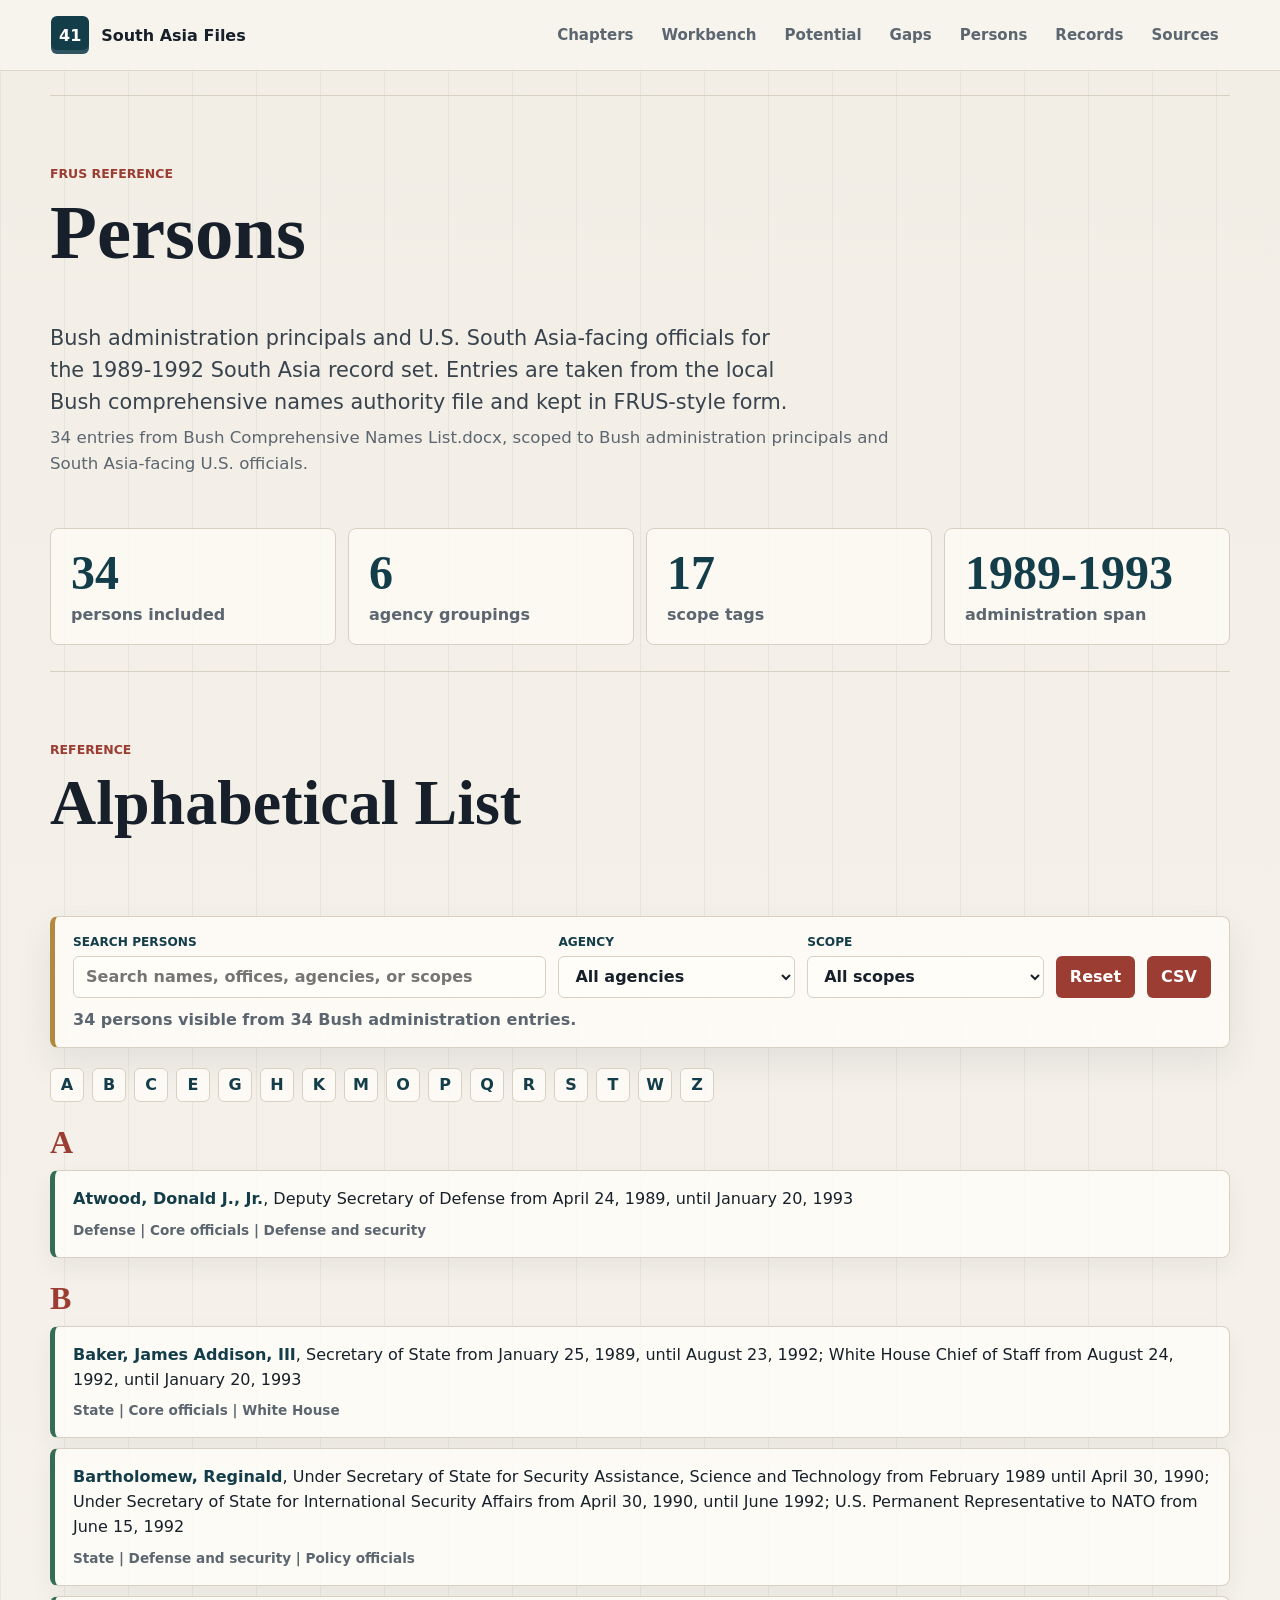
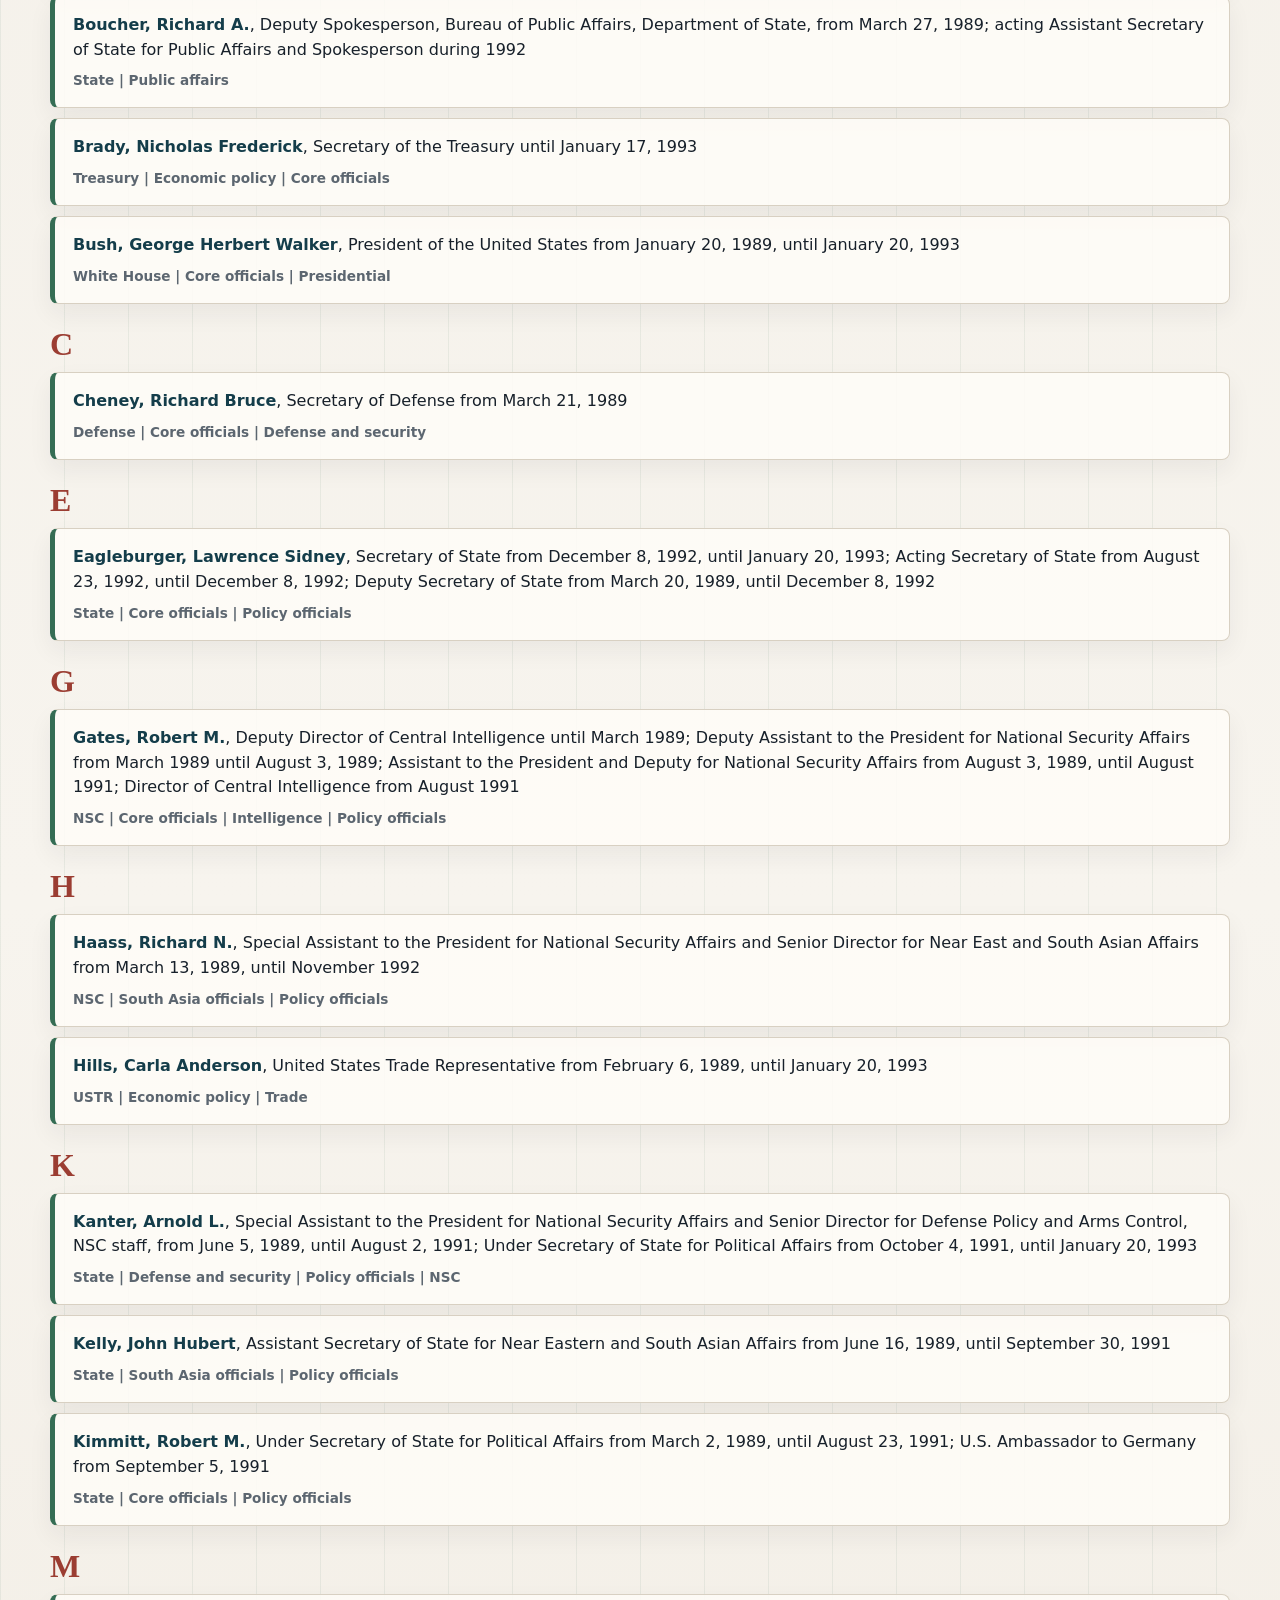
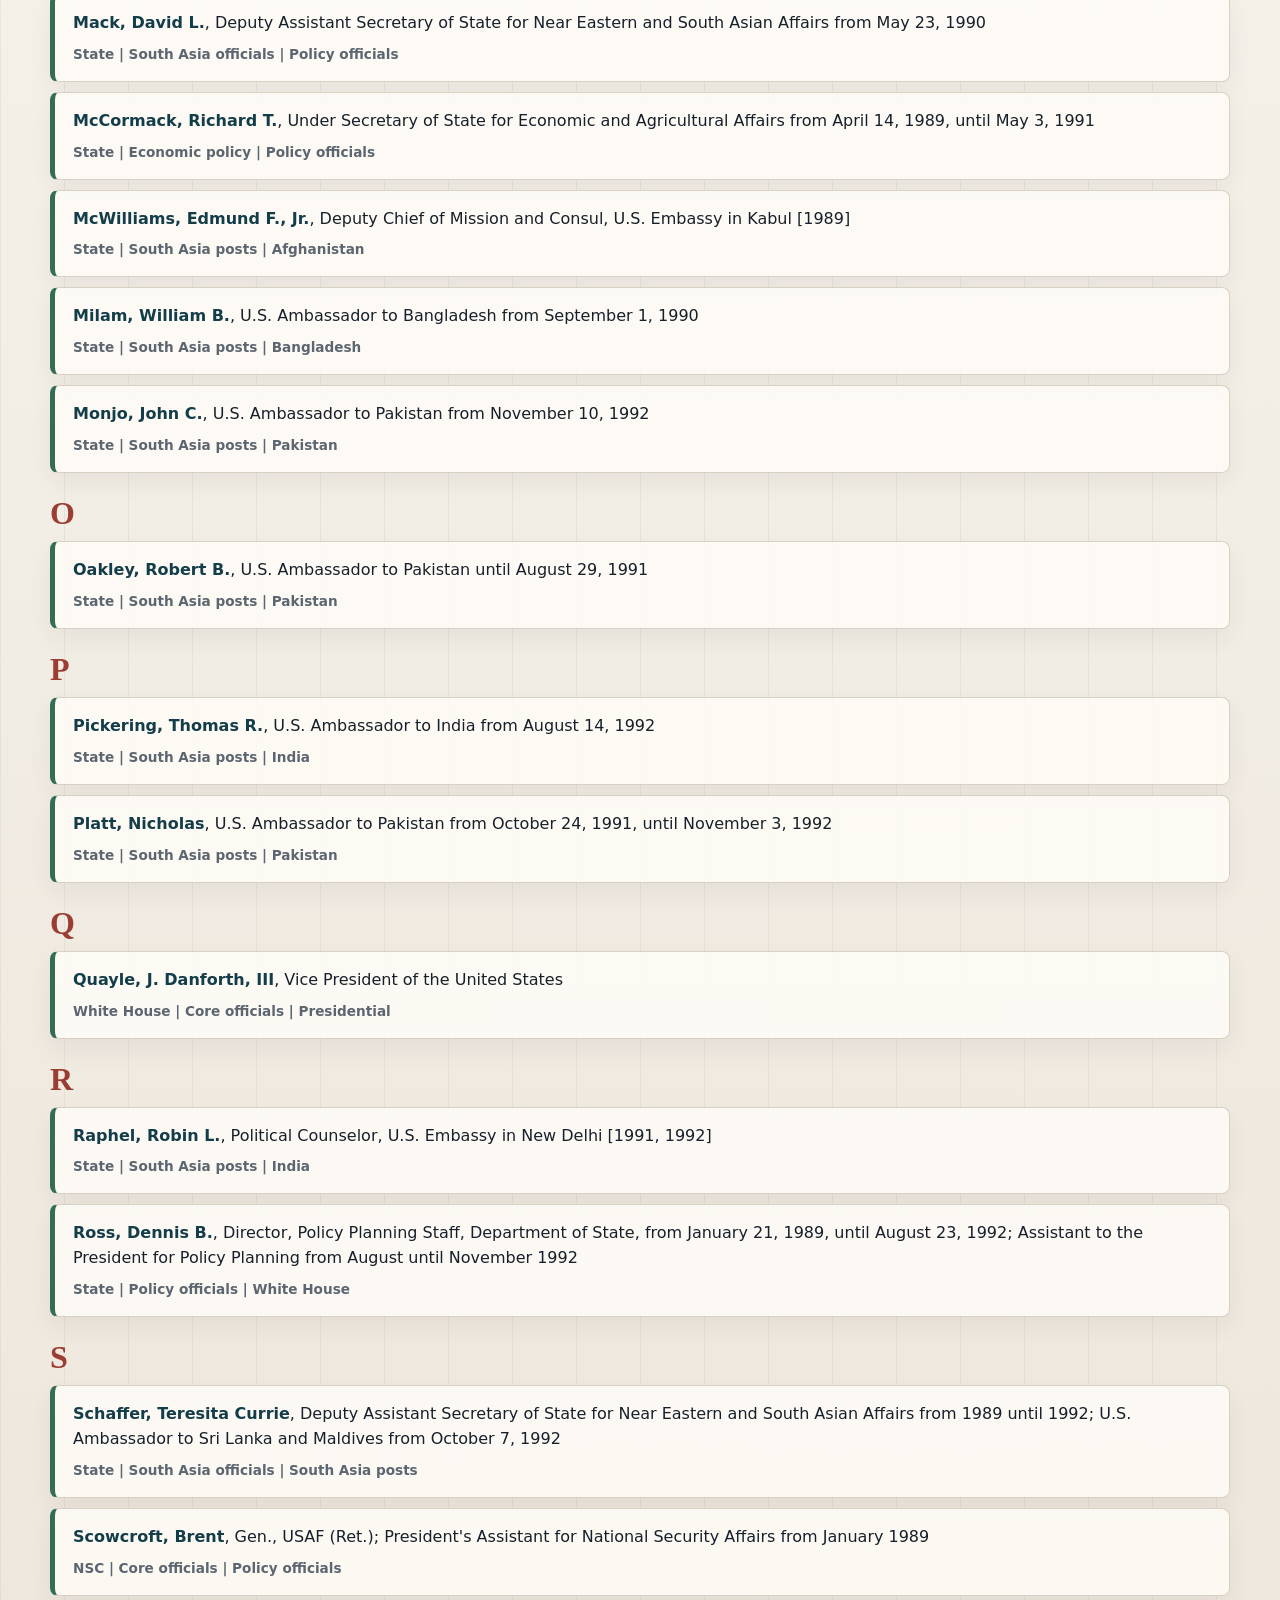
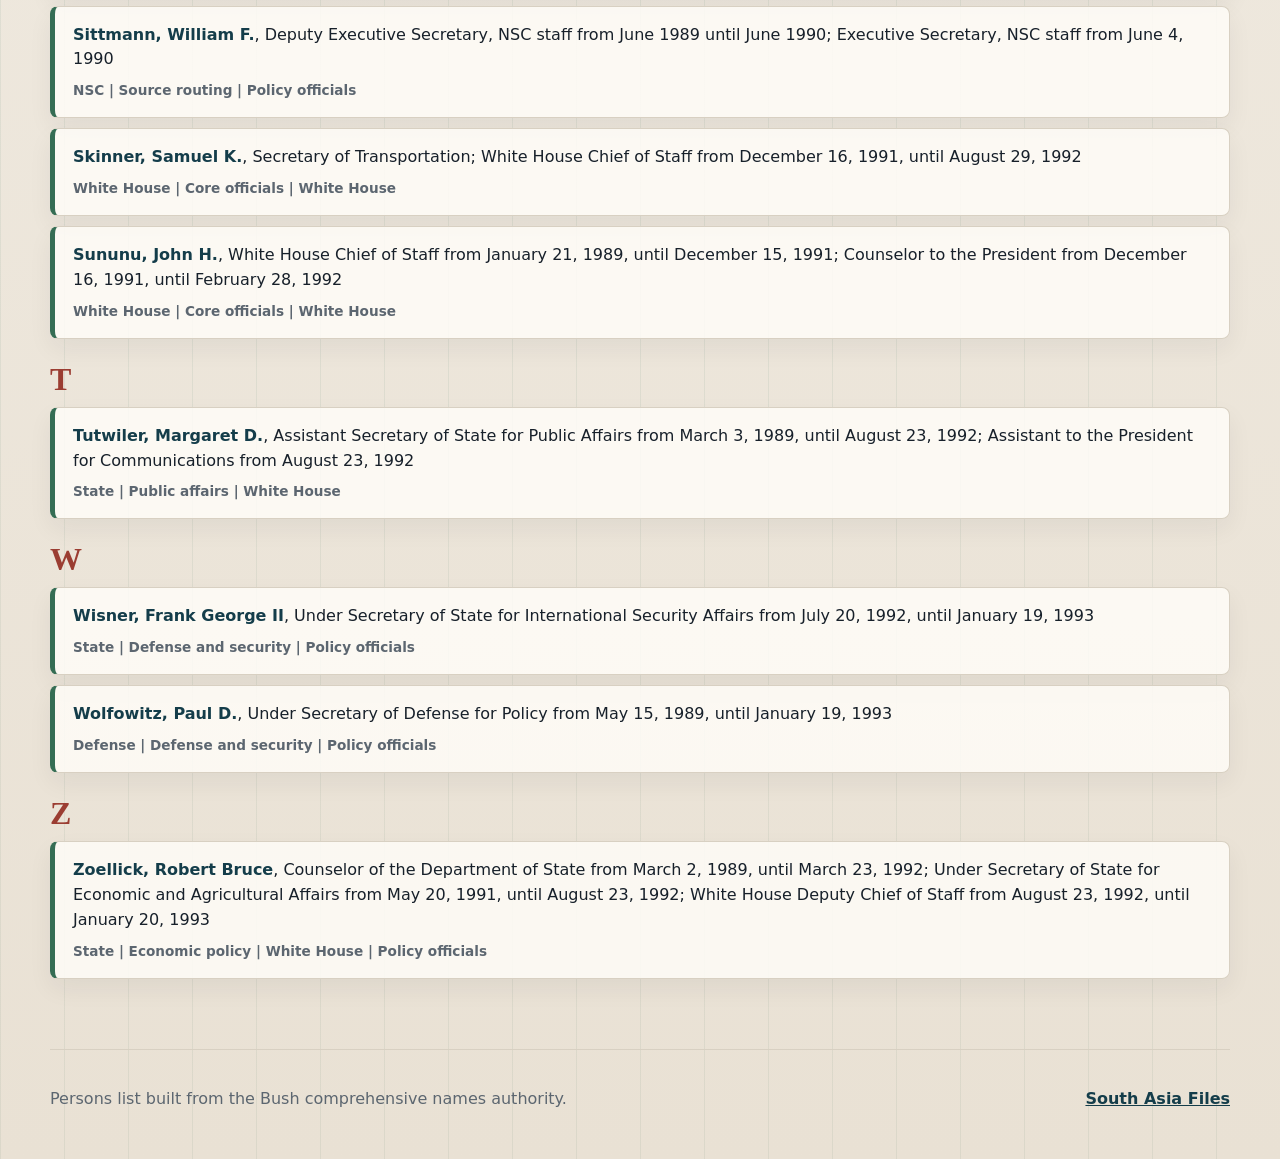
==== persons.html @ 538a3207 "Prioritize South Asia chronology" ====
<!DOCTYPE html>
<html lang="en">
  <head>
    <meta charset="UTF-8" />
    <meta name="viewport" content="width=device-width, initial-scale=1.0" />
    <title>Persons | Bush 41 South Asia Files</title>
    <meta
      name="description"
      content="FRUS-style Bush administration persons list for the Bush 41 South Asia files."
    />
    <link rel="stylesheet" href="styles.css" />
  </head>
  <body>
    <header class="site-header">
      <a class="brand" href="index.html#top" aria-label="Bush 41 South Asia files home">
        <span class="brand-mark">41</span>
        <span>South Asia Files</span>
      </a>
      <nav aria-label="Primary navigation">
        <a href="index.html#chapters">Chapters</a>
        <a href="index.html#workbench">Workbench</a>
        <a href="index.html#potential">Potential</a>
        <a href="index.html#gaps">Gaps</a>
        <a aria-current="page" href="persons.html">Persons</a>
        <a href="index.html#records">Records</a>
        <a href="index.html#sources">Sources</a>
      </nav>
    </header>

    <main id="top" class="persons-page">
      <section class="section persons-hero" aria-labelledby="persons-title">
        <div class="section-heading">
          <div>
            <p class="kicker">FRUS Reference</p>
            <h1 id="persons-title">Persons</h1>
          </div>
        </div>
        <p class="lede persons-lede">
          Bush administration principals and U.S. South Asia-facing officials for
          the 1989-1992 South Asia record set. Entries are taken from the local
          Bush comprehensive names authority file and kept in FRUS-style form.
        </p>
        <p id="persons-build-note" class="records-intro">
          Loading persons authority data...
        </p>
      </section>

      <section id="persons-stats" class="stats persons-stats" aria-label="Persons list summary">
        <div>
          <span>Loading</span>
          <p>persons included</p>
        </div>
      </section>

      <section class="section persons-index" aria-labelledby="persons-index-title">
        <div class="section-heading">
          <div>
            <p class="kicker">Reference</p>
            <h2 id="persons-index-title">Alphabetical List</h2>
          </div>
        </div>
        <div class="records-tools persons-tools" aria-label="Search and filter persons">
          <label class="search-field">
            <span>Search persons</span>
            <input id="person-search" type="search" placeholder="Search names, offices, agencies, or scopes" />
          </label>
          <label>
            <span>Agency</span>
            <select id="person-agency-filter"></select>
          </label>
          <label>
            <span>Scope</span>
            <select id="person-category-filter"></select>
          </label>
          <button id="clear-person-filters" type="button">Reset</button>
          <button id="export-persons" type="button">CSV</button>
          <p id="person-summary" class="records-summary">Loading persons...</p>
        </div>
        <div id="persons-alpha" class="persons-alpha" aria-label="Persons alphabet navigation"></div>
        <div id="persons-root" class="persons-root" aria-live="polite">
          <p class="loading">Loading persons list...</p>
        </div>
      </section>
    </main>

    <footer>
      <p>Persons list built from the Bush comprehensive names authority.</p>
      <a href="index.html#top">South Asia Files</a>
    </footer>

    <script src="data/persons.js"></script>
    <script src="persons.js"></script>
  </body>
</html>
---- styles.css ----
:root {
  color-scheme: light;
  --ink: #17202a;
  --muted: #5c6670;
  --paper: #f7f4ee;
  --panel: #fffdf8;
  --line: #d8d0c2;
  --navy: #143d4a;
  --red: #9b3d32;
  --gold: #b18a3f;
  --green: #356d54;
  --shadow: 0 24px 70px rgba(28, 37, 47, 0.12);
  font-family:
    Inter, ui-sans-serif, system-ui, -apple-system, BlinkMacSystemFont, "Segoe UI",
    sans-serif;
}

* {
  box-sizing: border-box;
}

html {
  scroll-behavior: smooth;
}

body {
  margin: 0;
  min-height: 100vh;
  color: var(--ink);
  background:
    linear-gradient(90deg, rgba(53, 109, 84, 0.08) 0 1px, transparent 1px 100%),
    linear-gradient(180deg, #f2eee6 0%, var(--paper) 42%, #e9e1d4 100%);
  background-size: 64px 64px, auto;
  text-rendering: optimizeLegibility;
}

a {
  color: inherit;
}

.site-header {
  position: sticky;
  top: 0;
  z-index: 10;
  display: flex;
  align-items: center;
  justify-content: space-between;
  gap: 24px;
  padding: 16px clamp(18px, 4vw, 56px);
  background: rgba(247, 244, 238, 0.9);
  border-bottom: 1px solid rgba(216, 208, 194, 0.8);
  backdrop-filter: blur(16px);
}

.brand {
  display: inline-flex;
  align-items: center;
  gap: 12px;
  text-decoration: none;
  font-weight: 800;
}

.brand-mark {
  display: grid;
  width: 38px;
  height: 38px;
  place-items: center;
  color: white;
  background: var(--navy);
  border-radius: 6px;
  box-shadow: inset 0 -4px 0 rgba(255, 255, 255, 0.12);
}

nav {
  display: flex;
  flex-wrap: wrap;
  gap: 8px;
  justify-content: flex-end;
}

nav a {
  padding: 8px 10px;
  color: var(--muted);
  font-size: 0.94rem;
  font-weight: 700;
  text-decoration: none;
  border-radius: 6px;
}

nav a:hover,
nav a:focus-visible {
  color: var(--ink);
  background: rgba(24, 59, 91, 0.08);
  outline: none;
}

main {
  width: min(1180px, calc(100% - 36px));
  margin: 0 auto;
}

.hero {
  display: grid;
  grid-template-columns: minmax(0, 1.32fr) minmax(280px, 0.68fr);
  gap: clamp(24px, 5vw, 72px);
  align-items: stretch;
  min-height: min(650px, calc(100vh - 130px));
  padding: clamp(32px, 5vw, 58px) 0 20px;
}

.stats {
  display: grid;
  grid-template-columns: repeat(4, minmax(0, 1fr));
  gap: 12px;
  padding: 0 0 42px;
}

.stats div {
  padding: 20px;
  background: rgba(255, 253, 248, 0.76);
  border: 1px solid var(--line);
  border-radius: 8px;
}

.stats span {
  display: block;
  color: var(--navy);
  font-family: Georgia, "Times New Roman", serif;
  font-size: clamp(1.9rem, 4vw, 3rem);
  font-weight: 800;
  line-height: 1;
}

.stats p {
  margin: 8px 0 0;
  color: var(--muted);
  font-weight: 800;
}

.hero-copy {
  align-self: center;
}

.kicker {
  margin: 0 0 14px;
  color: var(--red);
  font-size: 0.78rem;
  font-weight: 900;
  letter-spacing: 0;
  text-transform: uppercase;
}

h1,
h2,
h3,
p {
  margin-top: 0;
}

h1 {
  max-width: 850px;
  margin-bottom: 22px;
  font-family: Georgia, "Times New Roman", serif;
  font-size: clamp(2.8rem, 6vw, 5.15rem);
  line-height: 1;
  letter-spacing: 0;
}

.lede {
  max-width: 760px;
  color: #38434d;
  font-size: clamp(1.08rem, 1.8vw, 1.3rem);
  line-height: 1.55;
}

.hero-actions {
  display: flex;
  flex-wrap: wrap;
  gap: 12px;
  margin-top: 26px;
}

.button {
  display: inline-flex;
  align-items: center;
  min-height: 46px;
  padding: 0 18px;
  font-weight: 800;
  text-decoration: none;
  border: 1px solid var(--navy);
  border-radius: 6px;
  transition:
    background 160ms ease,
    box-shadow 160ms ease,
    transform 160ms ease;
}

.button:hover,
.button:focus-visible {
  box-shadow: 0 14px 28px rgba(20, 61, 74, 0.16);
  outline: none;
  transform: translateY(-1px);
}

.button.primary {
  color: white;
  background: var(--navy);
}

.button.secondary {
  color: var(--navy);
  background: rgba(255, 253, 248, 0.64);
}

.brief {
  align-self: center;
  padding: 28px;
  background: var(--panel);
  border: 1px solid var(--line);
  border-top: 5px solid var(--gold);
  border-radius: 8px;
  box-shadow: var(--shadow);
}

.visual-brief {
  display: grid;
  gap: 22px;
}

.archive-map {
  display: block;
  width: 100%;
  height: auto;
  border: 1px solid var(--line);
  border-radius: 8px;
  background: #efe7d8;
}

.brief-label,
.record-type {
  margin-bottom: 18px;
  color: var(--navy);
  font-size: 0.82rem;
  font-weight: 900;
  letter-spacing: 0;
  text-transform: uppercase;
}

dl,
dd {
  margin: 0;
}

.brief dl {
  display: grid;
  grid-template-columns: repeat(2, minmax(0, 1fr));
  gap: 16px;
}

dt {
  color: var(--muted);
  font-size: 0.78rem;
  font-weight: 800;
  letter-spacing: 0;
  text-transform: uppercase;
}

dd {
  margin-top: 4px;
  font-family: Georgia, "Times New Roman", serif;
  font-size: 1.14rem;
}

.section {
  padding: 70px 0;
  border-top: 1px solid var(--line);
}

.section-heading {
  display: flex;
  align-items: end;
  justify-content: space-between;
  gap: 24px;
  margin-bottom: 28px;
}

.section-link {
  flex: none;
  min-height: 40px;
  padding: 10px 13px;
  color: var(--navy);
  font-size: 0.84rem;
  font-weight: 900;
  text-decoration: none;
  background: rgba(255, 253, 248, 0.74);
  border: 1px solid var(--line);
  border-radius: 6px;
}

.section-link:hover,
.section-link:focus-visible {
  color: white;
  background: var(--navy);
  outline: none;
}

h2 {
  max-width: 720px;
  font-family: Georgia, "Times New Roman", serif;
  font-size: clamp(2.2rem, 5vw, 4rem);
  line-height: 1;
}

.feature-grid,
.chapter-grid {
  display: grid;
  grid-template-columns: repeat(4, minmax(0, 1fr));
  gap: 14px;
}

article,
.chapter-card {
  background: var(--panel);
  border: 1px solid var(--line);
  border-radius: 8px;
  box-shadow: 0 12px 28px rgba(28, 37, 47, 0.08);
}

article,
.chapter-card {
  min-height: 260px;
  padding: 22px;
}

.workbench-grid {
  display: grid;
  grid-template-columns: minmax(0, 1fr) minmax(300px, 0.78fr);
  gap: 14px;
}

.workbench-panel {
  min-height: auto;
  padding: 22px;
  background: rgba(255, 253, 248, 0.86);
  border: 1px solid var(--line);
  border-radius: 8px;
  box-shadow: 0 14px 32px rgba(28, 37, 47, 0.08);
}

.workbench-panel-wide {
  grid-column: 1 / -1;
}

.metric-list {
  display: grid;
  grid-template-columns: repeat(4, minmax(0, 1fr));
  gap: 12px;
  margin: 0 0 18px;
}

.metric-list div {
  padding: 16px;
  background: rgba(20, 61, 74, 0.06);
  border: 1px solid rgba(20, 61, 74, 0.1);
  border-radius: 8px;
}

.metric-list dd {
  color: var(--navy);
  font-size: clamp(1.15rem, 2.2vw, 1.7rem);
  line-height: 1.15;
}

.workbench-panel p {
  margin: 0;
  color: var(--muted);
  line-height: 1.6;
}

.chapter-docket,
.priority-list,
.lane-list {
  display: grid;
  gap: 10px;
}

.priority-list {
  margin: 0;
  padding-left: 22px;
}

.priority-list li {
  color: var(--muted);
  line-height: 1.45;
}

.priority-list button {
  padding: 0;
  color: var(--navy);
  font: inherit;
  font-weight: 800;
  text-align: left;
  text-decoration: underline;
  text-decoration-color: rgba(20, 61, 74, 0.28);
  text-decoration-thickness: 2px;
  text-underline-offset: 4px;
  background: none;
  border: 0;
  cursor: pointer;
}

.priority-list button:hover,
.priority-list button:focus-visible {
  color: var(--red);
  outline: none;
}

.docket-button {
  display: grid;
  grid-template-columns: minmax(0, 1fr) auto;
  gap: 10px;
  align-items: center;
  width: 100%;
  padding: 13px;
  color: var(--ink);
  font: inherit;
  text-align: left;
  background: rgba(255, 253, 248, 0.72);
  border: 1px solid var(--line);
  border-radius: 8px;
  cursor: pointer;
}

.docket-button strong,
.docket-button span {
  position: relative;
  z-index: 1;
}

.docket-button strong {
  color: var(--navy);
}

.docket-button span {
  color: var(--muted);
  font-size: 0.82rem;
  font-weight: 900;
}

.docket-meter {
  grid-column: 1 / -1;
  height: 8px;
  overflow: hidden;
  background: rgba(20, 61, 74, 0.08);
  border-radius: 999px;
}

.docket-meter i {
  display: block;
  height: 100%;
  background: linear-gradient(90deg, var(--red), var(--gold), var(--green));
  border-radius: inherit;
}

.docket-button:hover,
.docket-button:focus-visible {
  border-color: rgba(20, 61, 74, 0.38);
  outline: none;
}

.lane-list {
  grid-template-columns: repeat(4, minmax(0, 1fr));
}

.data-chip {
  min-height: 42px;
  padding: 0 12px;
  color: var(--navy);
  font: inherit;
  font-size: 0.88rem;
  font-weight: 900;
  text-align: left;
  background: rgba(20, 61, 74, 0.08);
  border: 1px solid rgba(20, 61, 74, 0.12);
  border-radius: 6px;
  cursor: pointer;
}

.data-chip:hover,
.data-chip:focus-visible {
  color: white;
  background: var(--navy);
  outline: none;
}

.data-chip .chip-count {
  color: var(--red);
  font-weight: 900;
}

.data-chip:hover .chip-count,
.data-chip:focus-visible .chip-count {
  color: white;
}

.chapter-card {
  display: flex;
  flex-direction: column;
  color: inherit;
  text-decoration: none;
  transition:
    border-color 160ms ease,
    box-shadow 160ms ease,
    transform 160ms ease;
}

.chapter-card:hover,
.chapter-card:focus-visible {
  border-color: rgba(24, 59, 91, 0.48);
  box-shadow: 0 18px 34px rgba(28, 37, 47, 0.13);
  outline: none;
  transform: translateY(-2px);
}

h3 {
  margin-bottom: 12px;
  color: var(--navy);
  font-size: 1.25rem;
}

.chapter-number {
  margin-bottom: 14px;
  color: var(--red);
  font-size: 0.78rem;
  font-weight: 900;
  letter-spacing: 0;
  text-transform: uppercase;
}

.chapter-count {
  margin-bottom: 14px;
  color: var(--navy);
  font-weight: 900;
}

.chapter-action {
  display: inline-flex;
  align-items: center;
  width: fit-content;
  min-height: 34px;
  margin-top: auto;
  padding: 0 11px;
  color: white;
  font-size: 0.82rem;
  font-weight: 900;
  background: var(--navy);
  border-radius: 6px;
}

article p,
.chapter-card p,
.timeline span,
footer {
  color: var(--muted);
  line-height: 1.6;
}

.browse-layout {
  display: grid;
  grid-template-columns: minmax(0, 1fr) minmax(280px, 0.48fr);
  gap: 18px;
}

.browse-root {
  display: grid;
  grid-template-columns: repeat(2, minmax(0, 1fr));
  gap: 12px;
}

.browse-panel {
  display: grid;
  align-content: start;
  gap: 10px;
  min-height: 188px;
  padding: 18px;
  background: rgba(255, 253, 248, 0.82);
  border: 1px solid var(--line);
  border-radius: 8px;
  box-shadow: 0 12px 28px rgba(28, 37, 47, 0.07);
}

.browse-panel h3 {
  margin-bottom: 2px;
}

.browse-panel p {
  margin: 0;
  color: var(--muted);
  font-size: 0.9rem;
  line-height: 1.5;
}

.chip-list {
  display: flex;
  flex-wrap: wrap;
  gap: 8px;
}

.chip-list .data-chip {
  min-height: 34px;
  padding: 0 10px;
  font-size: 0.8rem;
  background: rgba(255, 253, 248, 0.78);
}

.facet-list {
  display: grid;
  align-self: start;
  gap: 8px;
}

.facet-list a {
  padding: 13px 14px;
  color: var(--navy);
  font-weight: 800;
  text-decoration: none;
  background: rgba(255, 253, 248, 0.72);
  border: 1px solid var(--line);
  border-radius: 8px;
}

.facet-list a:hover,
.facet-list a:focus-visible {
  border-color: rgba(24, 59, 91, 0.36);
  outline: none;
}

.browse-note {
  padding: 22px;
  background: rgba(255, 253, 248, 0.72);
  border: 1px solid var(--line);
  border-radius: 8px;
}

.records-root {
  display: grid;
  gap: 34px;
}

.records-intro {
  max-width: 840px;
  margin: -12px 0 28px;
  color: var(--muted);
  font-size: 1.04rem;
  line-height: 1.6;
}

.records-tools {
  display: grid;
  grid-template-columns: minmax(260px, 1.3fr) repeat(4, minmax(140px, 0.7fr)) auto;
  gap: 12px;
  align-items: end;
  margin-bottom: 28px;
  padding: 18px;
  background: rgba(255, 253, 248, 0.84);
  border: 1px solid var(--line);
  border-left: 5px solid var(--gold);
  border-radius: 8px;
  box-shadow: 0 16px 34px rgba(28, 37, 47, 0.08);
}

.records-tools label {
  display: grid;
  gap: 7px;
}

.records-tools label span {
  color: var(--navy);
  font-size: 0.76rem;
  font-weight: 900;
  letter-spacing: 0;
  text-transform: uppercase;
}

.records-tools input,
.records-tools select {
  width: 100%;
  min-height: 42px;
  padding: 0 12px;
  color: var(--ink);
  font: inherit;
  font-weight: 700;
  background: #fffdf8;
  border: 1px solid var(--line);
  border-radius: 6px;
}

.records-tools input:focus,
.records-tools select:focus {
  border-color: var(--navy);
  box-shadow: 0 0 0 3px rgba(20, 61, 74, 0.14);
  outline: none;
}

.records-tools button {
  min-height: 42px;
  padding: 0 14px;
  color: white;
  font: inherit;
  font-weight: 900;
  background: var(--red);
  border: 0;
  border-radius: 6px;
  cursor: pointer;
}

.records-summary {
  grid-column: 1 / -1;
  margin: 0;
  color: var(--muted);
  font-weight: 900;
}

.compiler-root {
  display: grid;
  grid-template-columns: minmax(0, 1fr) minmax(280px, 0.72fr);
  gap: 14px;
}

.potential-root,
.gaps-root {
  display: grid;
  gap: 26px;
}

.potential-metrics,
.gap-metrics {
  display: grid;
  grid-template-columns: repeat(4, minmax(0, 1fr));
  gap: 12px;
}

.potential-chapter {
  display: grid;
  gap: 12px;
  scroll-margin-top: 88px;
}

.potential-list {
  display: grid;
  grid-template-columns: repeat(2, minmax(0, 1fr));
  gap: 12px;
}

.potential-card {
  display: grid;
  gap: 10px;
  min-height: auto;
  padding: 18px;
  background: rgba(255, 253, 248, 0.82);
  border: 1px solid var(--line);
  border-left: 5px solid var(--green);
  border-radius: 8px;
  box-shadow: 0 12px 28px rgba(28, 37, 47, 0.07);
}

.potential-card-header {
  display: flex;
  justify-content: space-between;
  gap: 14px;
  align-items: start;
}

.potential-card h4 {
  margin: 0;
  color: var(--ink);
  font-family: Georgia, "Times New Roman", serif;
  font-size: 1.12rem;
  line-height: 1.32;
}

.potential-card time {
  flex: none;
  color: var(--red);
  font-size: 0.82rem;
  font-weight: 900;
}

.potential-rationale {
  margin: 0;
  color: var(--muted);
  line-height: 1.55;
}

.potential-action {
  margin: 0;
  padding: 10px 12px;
  color: var(--ink);
  background: rgba(26, 94, 76, 0.08);
  border: 1px solid rgba(26, 94, 76, 0.18);
  border-radius: 6px;
  line-height: 1.45;
}

.gap-list {
  display: grid;
  grid-template-columns: repeat(2, minmax(0, 1fr));
  gap: 14px;
}

.gap-card {
  display: grid;
  gap: 12px;
  min-height: auto;
  padding: 18px;
  background: rgba(255, 253, 248, 0.86);
  border: 1px solid var(--line);
  border-left: 5px solid var(--gold);
  border-radius: 8px;
  box-shadow: 0 12px 28px rgba(28, 37, 47, 0.07);
}

.gap-priority-critical,
.gap-priority-high {
  border-left-color: var(--red);
}

.gap-card-header {
  display: flex;
  justify-content: space-between;
  gap: 14px;
  align-items: start;
}

.gap-card h3 {
  margin: 0;
  color: var(--ink);
  font-family: Georgia, "Times New Roman", serif;
  font-size: 1.14rem;
  line-height: 1.3;
}

.gap-badge {
  flex: none;
  padding: 5px 8px;
  color: var(--panel);
  background: var(--red);
  border-radius: 999px;
  font-size: 0.72rem;
  font-weight: 900;
  text-transform: uppercase;
}

.gap-evidence,
.gap-problem,
.gap-needed,
.gap-pull-list {
  margin: 0;
  color: var(--muted);
  line-height: 1.55;
}

.gap-problem {
  color: var(--ink);
}

.gap-actions {
  margin: 0;
  padding-left: 20px;
  color: var(--muted);
  line-height: 1.5;
}

.gap-pull-list {
  font-size: 0.88rem;
}

.persons-page {
  padding-top: 24px;
}

.persons-hero {
  padding-bottom: 22px;
}

.persons-lede {
  margin-bottom: 18px;
}

.persons-stats {
  padding-bottom: 26px;
}

.persons-tools {
  grid-template-columns: minmax(260px, 1.4fr) repeat(2, minmax(160px, 0.7fr)) auto auto;
}

.persons-alpha {
  display: flex;
  flex-wrap: wrap;
  gap: 8px;
  margin: -8px 0 24px;
}

.persons-alpha a {
  display: inline-flex;
  align-items: center;
  justify-content: center;
  min-width: 34px;
  min-height: 34px;
  color: var(--navy);
  font-weight: 900;
  text-decoration: none;
  background: rgba(255, 253, 248, 0.82);
  border: 1px solid var(--line);
  border-radius: 6px;
}

.persons-alpha a:hover,
.persons-alpha a:focus-visible {
  border-color: var(--navy);
  outline: none;
}

.persons-root {
  display: grid;
  gap: 24px;
}

.person-letter-section {
  display: grid;
  gap: 12px;
  scroll-margin-top: 88px;
}

.person-letter-section h2 {
  margin: 0;
  color: var(--red);
  font-family: Georgia, "Times New Roman", serif;
  font-size: 2rem;
}

.frus-persons-list {
  display: grid;
  gap: 10px;
  margin: 0;
  padding: 0;
  list-style: none;
}

.frus-persons-list li {
  padding: 16px 18px;
  background: rgba(255, 253, 248, 0.84);
  border: 1px solid var(--line);
  border-left: 5px solid var(--green);
  border-radius: 8px;
  box-shadow: 0 10px 24px rgba(28, 37, 47, 0.06);
}

.person-entry,
.person-meta {
  margin: 0;
  line-height: 1.55;
}

.person-name {
  color: var(--navy);
  font-weight: 900;
}

.person-meta {
  margin-top: 8px;
  color: var(--muted);
  font-size: 0.85rem;
  font-weight: 800;
}

.compiler-metrics {
  display: grid;
  grid-column: 1 / -1;
  grid-template-columns: repeat(4, minmax(0, 1fr));
  gap: 12px;
}

.compiler-card,
.compiler-panel {
  min-height: auto;
  padding: 18px;
  background: rgba(255, 253, 248, 0.84);
  border: 1px solid var(--line);
  border-radius: 8px;
  box-shadow: 0 12px 28px rgba(28, 37, 47, 0.08);
}

.compiler-card strong {
  display: block;
  color: var(--navy);
  font-family: Georgia, "Times New Roman", serif;
  font-size: clamp(1.8rem, 3vw, 2.5rem);
  line-height: 1;
}

.compiler-card span {
  display: block;
  margin-top: 10px;
  color: var(--red);
  font-size: 0.78rem;
  font-weight: 900;
  text-transform: uppercase;
}

.compiler-card p,
.compiler-ledger-list {
  margin: 8px 0 0;
  color: var(--muted);
  line-height: 1.55;
}

.compiler-panel h3 {
  margin-bottom: 14px;
}

.compiler-panel-wide {
  grid-column: 1 / -1;
}

.compiler-queues {
  display: grid;
  grid-template-columns: repeat(2, minmax(0, 1fr));
  gap: 8px;
}

.compiler-queue {
  min-height: 42px;
  padding: 0 12px;
  color: var(--navy);
  font: inherit;
  font-size: 0.85rem;
  font-weight: 900;
  text-align: left;
  background: rgba(24, 59, 91, 0.08);
  border: 1px solid rgba(24, 59, 91, 0.12);
  border-radius: 6px;
  cursor: pointer;
}

.compiler-queue:hover,
.compiler-queue:focus-visible {
  color: white;
  background: var(--navy);
  outline: none;
}

.compiler-ledger-list {
  display: grid;
  gap: 9px;
  padding-left: 20px;
}

.record-chapter {
  display: grid;
  gap: 12px;
  scroll-margin-top: 88px;
}

.record-chapter-header {
  display: flex;
  align-items: end;
  justify-content: space-between;
  gap: 18px;
  padding-bottom: 10px;
  border-bottom: 2px solid var(--navy);
}

.record-chapter-header h3 {
  margin: 0;
  font-family: Georgia, "Times New Roman", serif;
  font-size: clamp(1.7rem, 3vw, 2.4rem);
}

.record-count {
  margin: 0;
  color: var(--muted);
  font-weight: 900;
}

.record-list {
  display: grid;
  gap: 8px;
}

.record-row {
  display: grid;
  grid-template-columns: 132px minmax(0, 1fr) minmax(112px, auto);
  gap: 16px;
  align-items: start;
  min-height: auto;
  padding: 16px;
  background: rgba(255, 253, 248, 0.78);
  border: 1px solid var(--line);
  border-radius: 8px;
  transition:
    border-color 160ms ease,
    box-shadow 160ms ease;
}

.record-row:hover {
  border-color: rgba(20, 61, 74, 0.34);
  box-shadow: 0 16px 32px rgba(28, 37, 47, 0.1);
}

.record-date {
  color: var(--red);
  font-family: Georgia, "Times New Roman", serif;
  font-size: 1.08rem;
  font-weight: 800;
}

.record-date-stack {
  display: grid;
  gap: 8px;
}

.record-doc-number {
  display: inline-flex;
  width: fit-content;
  min-height: 28px;
  align-items: center;
  padding: 0 9px;
  color: white;
  font-size: 0.76rem;
  font-weight: 900;
  background: var(--navy);
  border-radius: 6px;
}

.record-title {
  display: block;
  color: var(--ink);
  font-family: Georgia, "Times New Roman", serif;
  font-size: 1.12rem;
  font-weight: 900;
  line-height: 1.35;
  text-decoration: none;
}

.record-title:hover,
.record-title:focus-visible {
  color: var(--navy);
  text-decoration: underline;
  text-decoration-thickness: 2px;
  text-underline-offset: 4px;
  outline: none;
}

.record-meta {
  display: flex;
  flex-wrap: wrap;
  gap: 8px;
  margin-top: 10px;
}

.record-date-line {
  margin: 4px 0 0;
  color: var(--ink);
  font-family: Georgia, "Times New Roman", serif;
  font-size: 0.98rem;
  line-height: 1.45;
}

.record-subject {
  margin: 8px 0 0;
  color: var(--muted);
  font-weight: 800;
  line-height: 1.45;
}

.record-source-line {
  margin: 7px 0 0;
  color: var(--green);
  font-size: 0.88rem;
  font-weight: 900;
  line-height: 1.45;
}

.record-topics {
  display: flex;
  flex-wrap: wrap;
  gap: 7px;
  margin-top: 10px;
}

.record-topics span {
  display: inline-flex;
  min-height: 26px;
  align-items: center;
  padding: 0 9px;
  color: #5d4b2a;
  font-size: 0.75rem;
  font-weight: 900;
  background: rgba(177, 138, 63, 0.14);
  border: 1px solid rgba(177, 138, 63, 0.2);
  border-radius: 6px;
}

.record-flags {
  display: flex;
  flex-wrap: wrap;
  gap: 7px;
  margin-top: 10px;
}

.record-flags:empty {
  display: none;
}

.record-flags span {
  display: inline-flex;
  min-height: 26px;
  align-items: center;
  padding: 0 9px;
  color: #7a211d;
  font-size: 0.75rem;
  font-weight: 900;
  background: rgba(155, 61, 50, 0.1);
  border: 1px solid rgba(155, 61, 50, 0.16);
  border-radius: 6px;
}

.record-source-note {
  margin: 10px 0 0;
  color: var(--muted);
  font-size: 0.88rem;
  line-height: 1.5;
}

.record-source-note summary {
  width: fit-content;
  color: var(--navy);
  font-weight: 900;
  cursor: pointer;
}

.record-source-note p {
  margin: 8px 0 0;
}

.record-frus-source-note {
  color: var(--ink);
  font-family: Georgia, "Times New Roman", serif;
  font-size: 0.94rem;
  line-height: 1.58;
}

.record-provenance-label {
  color: var(--red);
  font-size: 0.72rem;
  font-weight: 900;
  letter-spacing: 0;
  text-transform: uppercase;
}

.record-provenance-text {
  color: var(--muted);
}

.record-meta span,
.record-links a,
.record-links button {
  display: inline-flex;
  min-height: 28px;
  align-items: center;
  padding: 0 9px;
  color: var(--muted);
  font-size: 0.78rem;
  font-weight: 800;
  background: rgba(24, 59, 91, 0.06);
  border: 0;
  border-radius: 6px;
  font-family: inherit;
}

.record-links {
  display: flex;
  flex-wrap: wrap;
  gap: 8px;
  justify-content: flex-end;
}

.record-links a,
.record-links button {
  color: var(--navy);
  text-decoration: none;
  background: rgba(24, 59, 91, 0.1);
  cursor: pointer;
}

.record-links a:hover,
.record-links a:focus-visible,
.record-links button:hover,
.record-links button:focus-visible {
  color: white;
  background: var(--navy);
  outline: none;
}

.record-links button.is-copied {
  color: white;
  background: var(--green);
}

.loading,
.error,
.empty-chapter {
  margin: 0;
  padding: 18px;
  color: var(--muted);
  background: rgba(255, 253, 248, 0.78);
  border: 1px solid var(--line);
  border-radius: 8px;
}

.empty-chapter {
  font-weight: 800;
}

.source-list {
  display: grid;
  grid-template-columns: repeat(4, minmax(0, 1fr));
  gap: 12px;
}

.source-list a {
  display: flex;
  min-height: 124px;
  align-items: flex-end;
  padding: 18px;
  color: white;
  font-weight: 800;
  line-height: 1.35;
  text-decoration: none;
  background: var(--navy);
  border-radius: 8px;
}

.source-list a:nth-child(2),
.source-list a:nth-child(5) {
  background: var(--green);
}

.source-list a:nth-child(3) {
  background: var(--red);
}

.source-list a:nth-child(4) {
  background: #5d4b2a;
}

.timeline {
  display: grid;
  gap: 12px;
  padding: 0;
  list-style: none;
}

.timeline li {
  display: grid;
  grid-template-columns: 82px 1fr;
  gap: 18px;
  align-items: center;
  padding: 18px 20px;
  background: rgba(255, 253, 248, 0.72);
  border: 1px solid var(--line);
  border-radius: 8px;
}

.step-number {
  color: var(--red);
  font-family: Georgia, "Times New Roman", serif;
  font-size: 1.6rem;
  font-weight: 800;
}

footer {
  display: flex;
  justify-content: space-between;
  gap: 16px;
  width: min(1180px, calc(100% - 36px));
  margin: 0 auto;
  padding: 36px 0 48px;
  border-top: 1px solid var(--line);
}

footer p {
  margin: 0;
}

footer a {
  color: var(--navy);
  font-weight: 800;
}

@media (max-width: 980px) {
  .feature-grid,
  .chapter-grid,
  .source-list,
  .compiler-metrics,
  .potential-metrics,
  .gap-metrics,
  .potential-list,
  .gap-list,
  .metric-list,
  .lane-list,
  .stats {
    grid-template-columns: repeat(2, minmax(0, 1fr));
  }

  .browse-layout,
  .workbench-grid {
    grid-template-columns: 1fr;
  }

  .compiler-root {
    grid-template-columns: 1fr;
  }

  .records-tools {
    grid-template-columns: repeat(2, minmax(0, 1fr));
  }

  .records-tools .search-field,
  .records-summary {
    grid-column: 1 / -1;
  }
}

@media (max-width: 880px) {
  .site-header,
  footer,
  .section-heading {
    align-items: flex-start;
    flex-direction: column;
  }

  .hero {
    grid-template-columns: 1fr;
    min-height: auto;
  }
}

@media (max-width: 560px) {
  main,
  footer {
    width: min(100% - 28px, 1180px);
  }

  .site-header {
    position: static;
  }

  nav {
    justify-content: flex-start;
  }

  h1 {
    font-size: clamp(3rem, 16vw, 4.2rem);
  }

  .feature-grid,
  .chapter-grid,
  .source-list,
  .compiler-metrics,
  .potential-metrics,
  .gap-metrics,
  .potential-list,
  .gap-list,
  .metric-list,
  .lane-list,
  .browse-root,
  .brief dl,
  .compiler-queues,
  .timeline li {
    grid-template-columns: 1fr;
  }

  article,
  .workbench-panel,
  .potential-card,
  .gap-card,
  .record-row {
    min-height: auto;
  }

  .stats,
  .record-row,
  .records-tools {
    grid-template-columns: 1fr;
  }

  .record-links {
    justify-content: flex-start;
  }
}
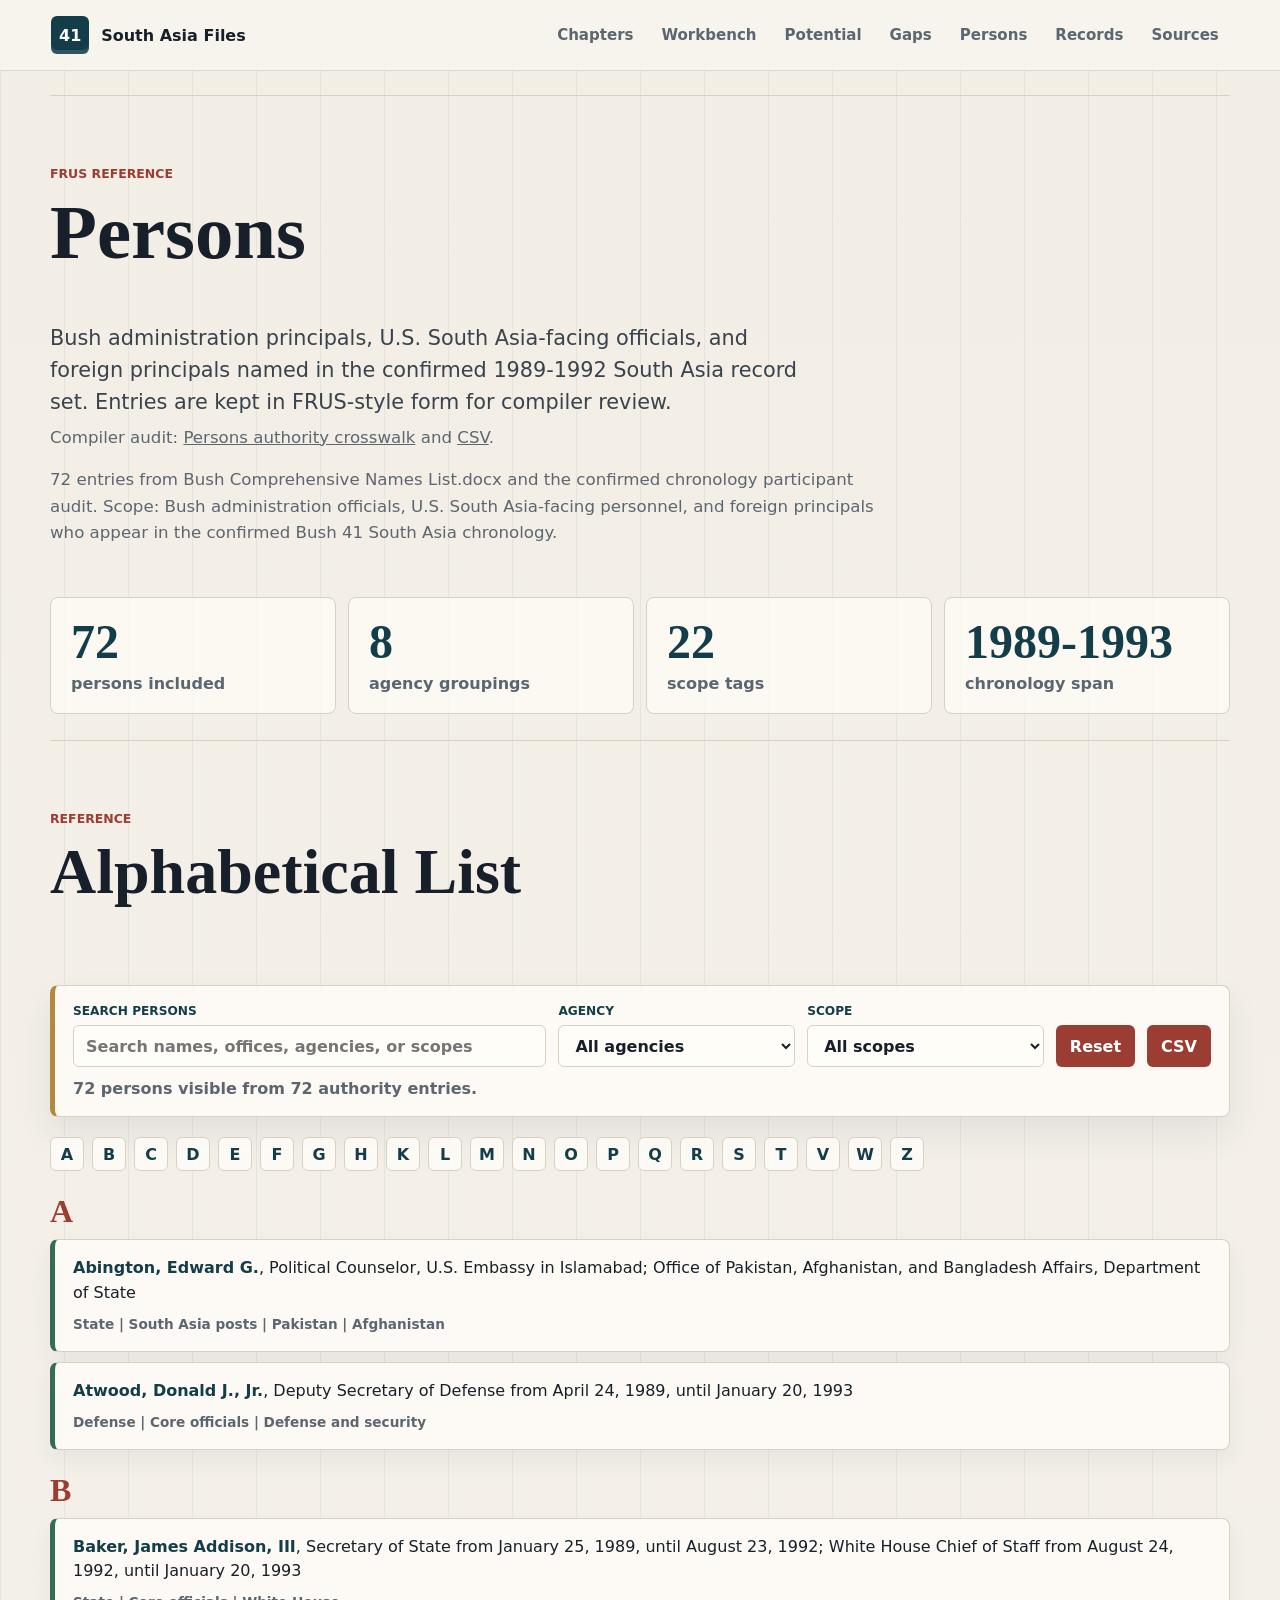
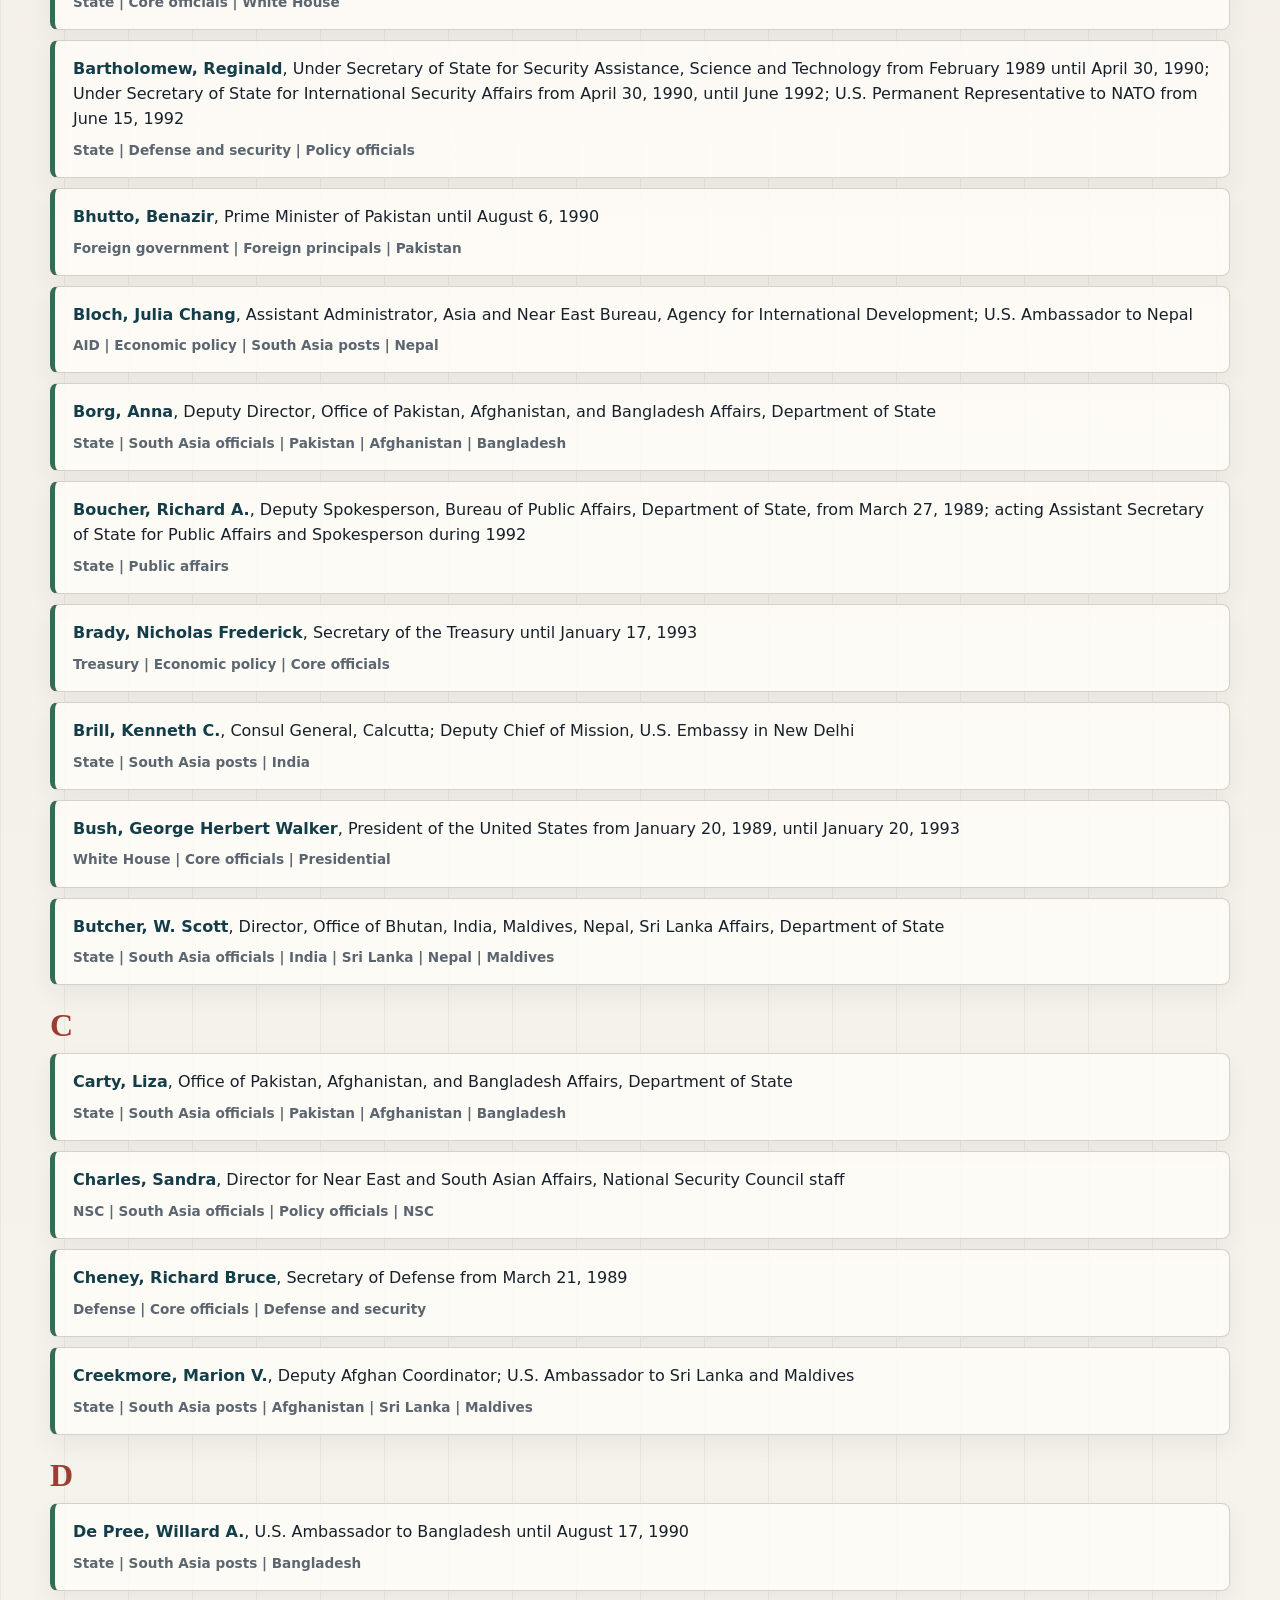
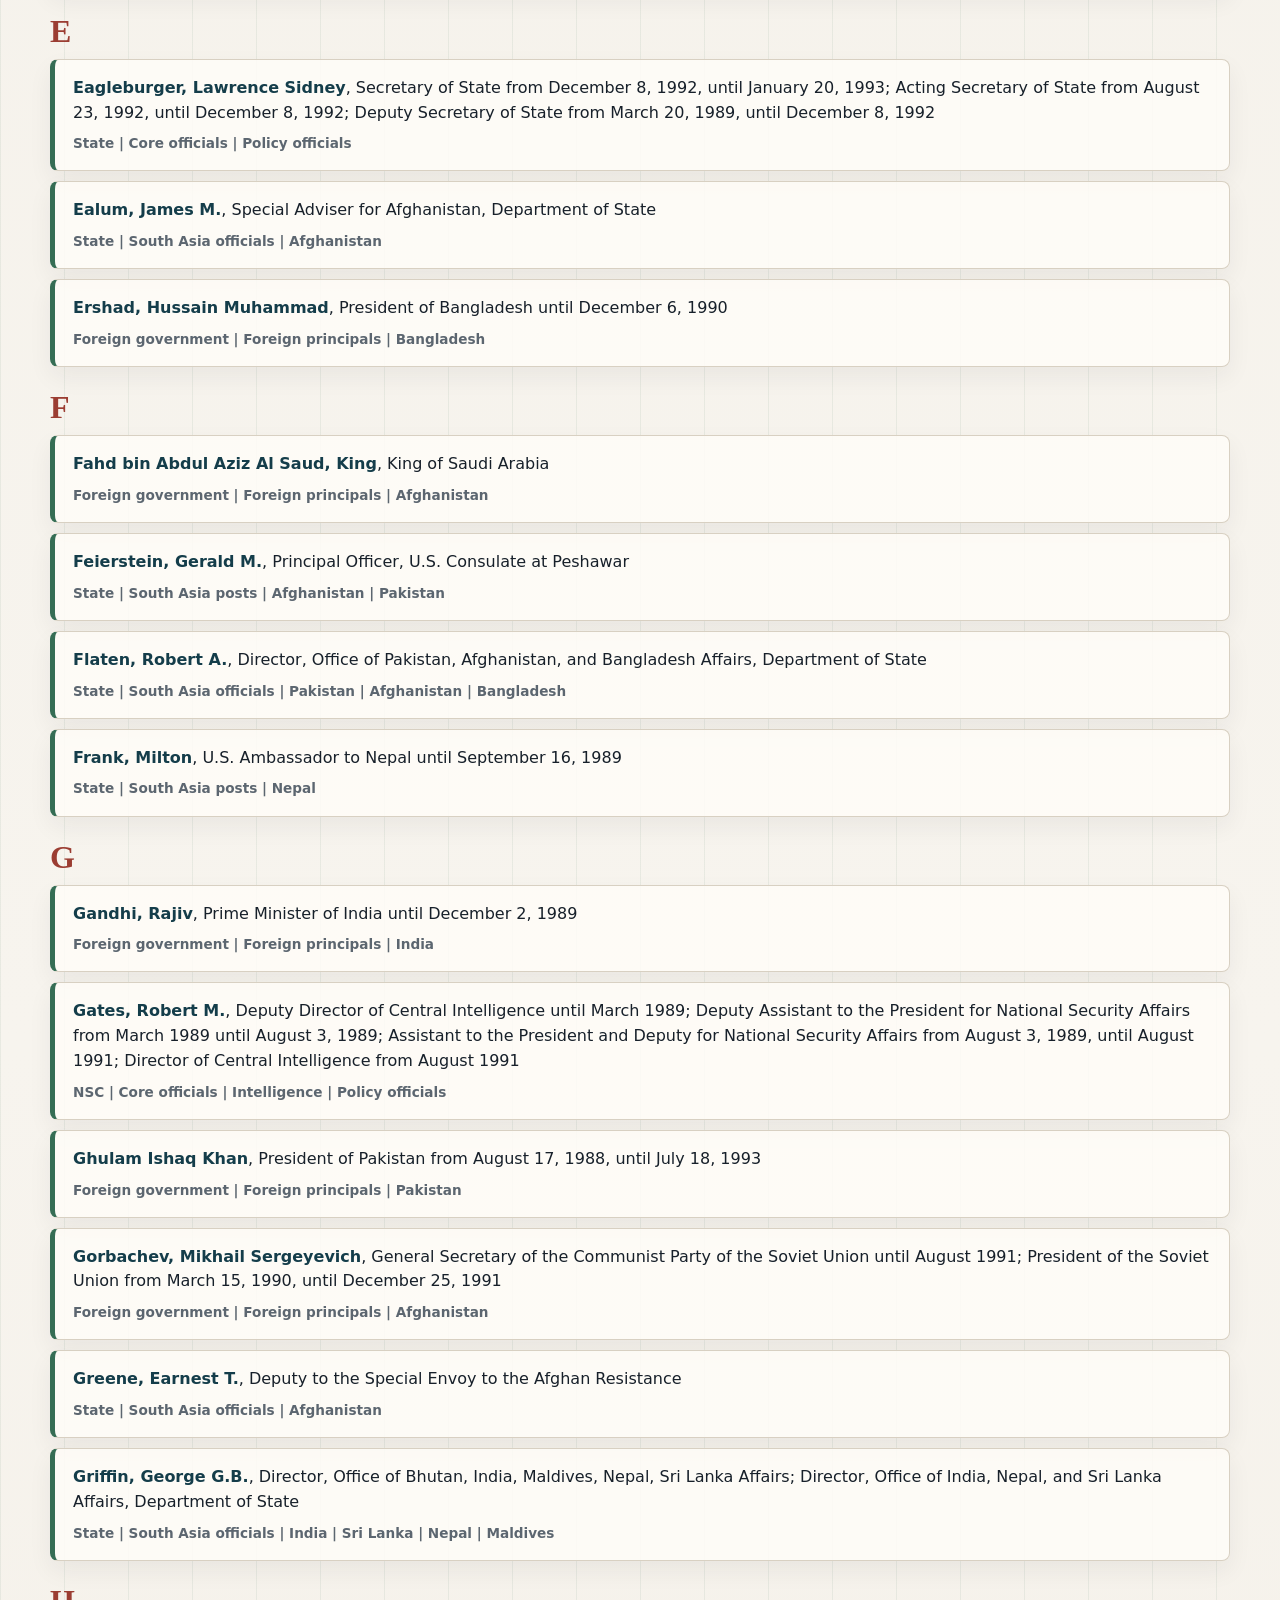
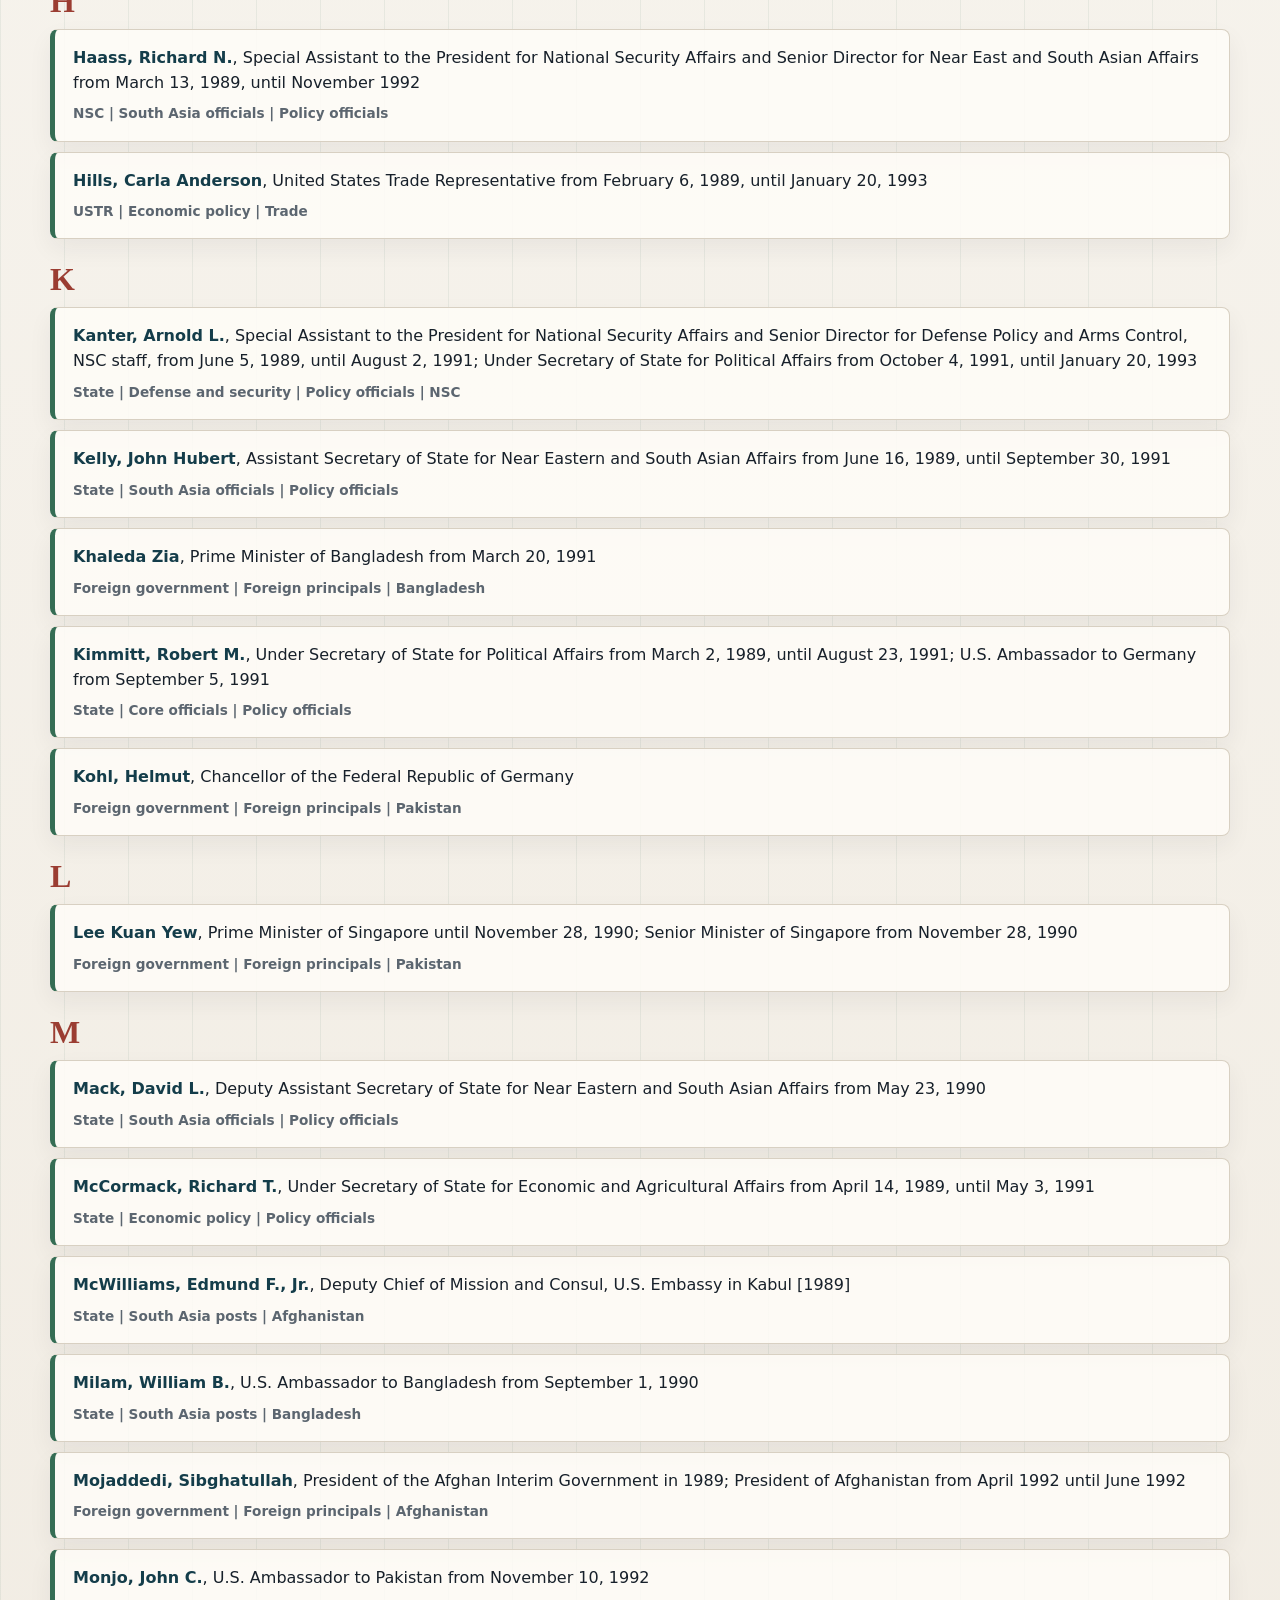
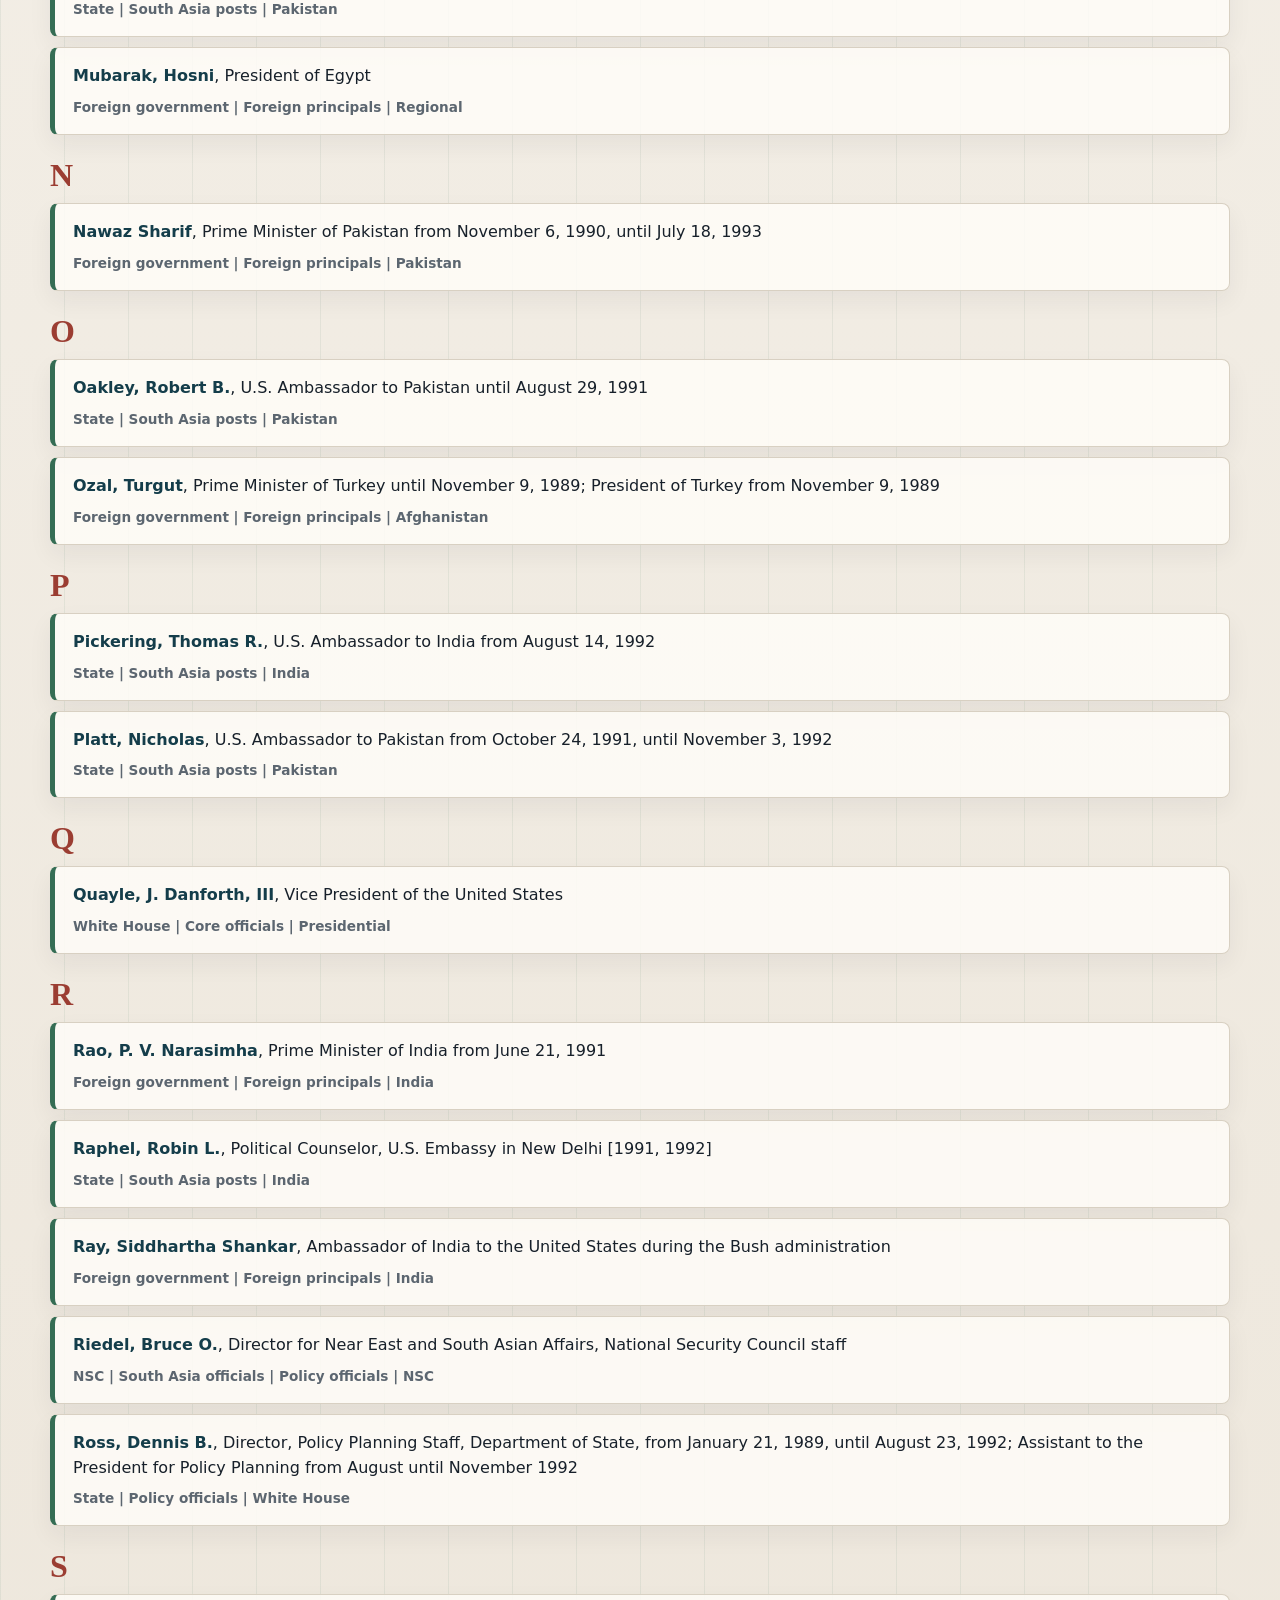
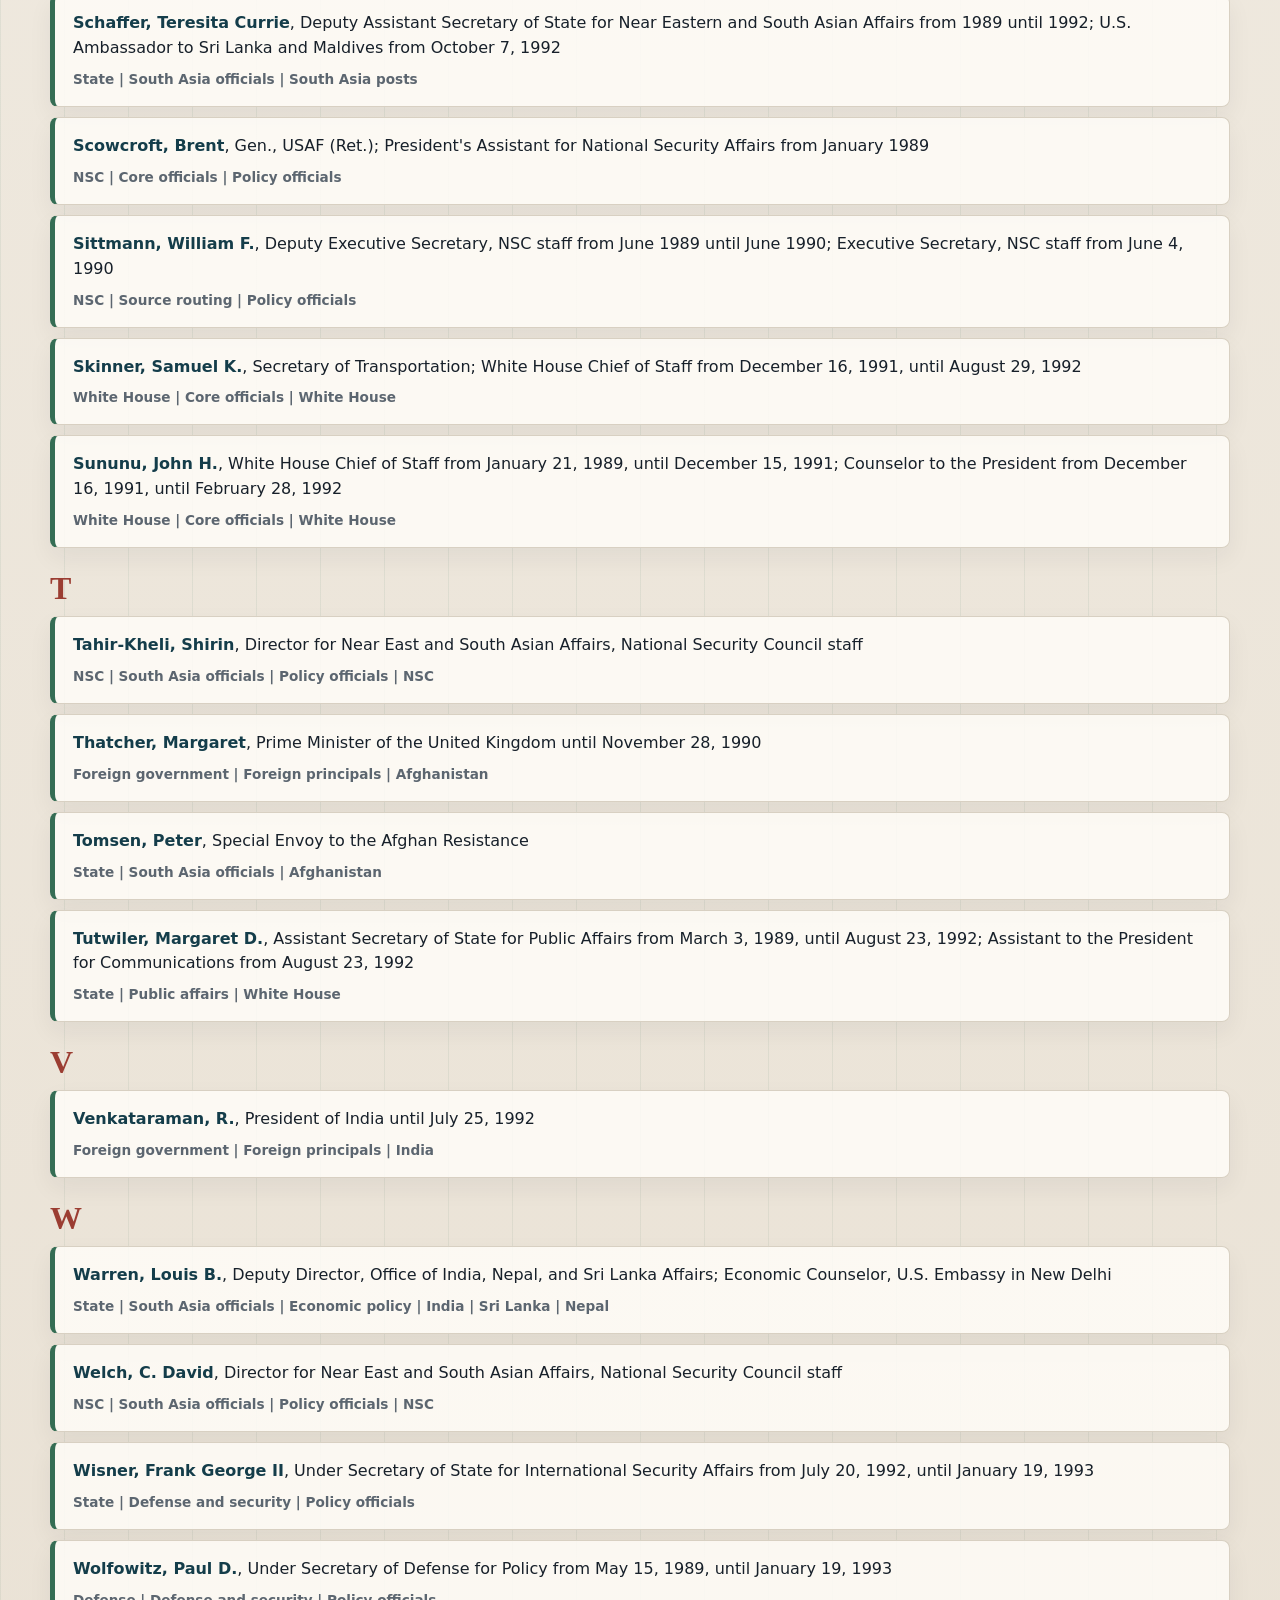
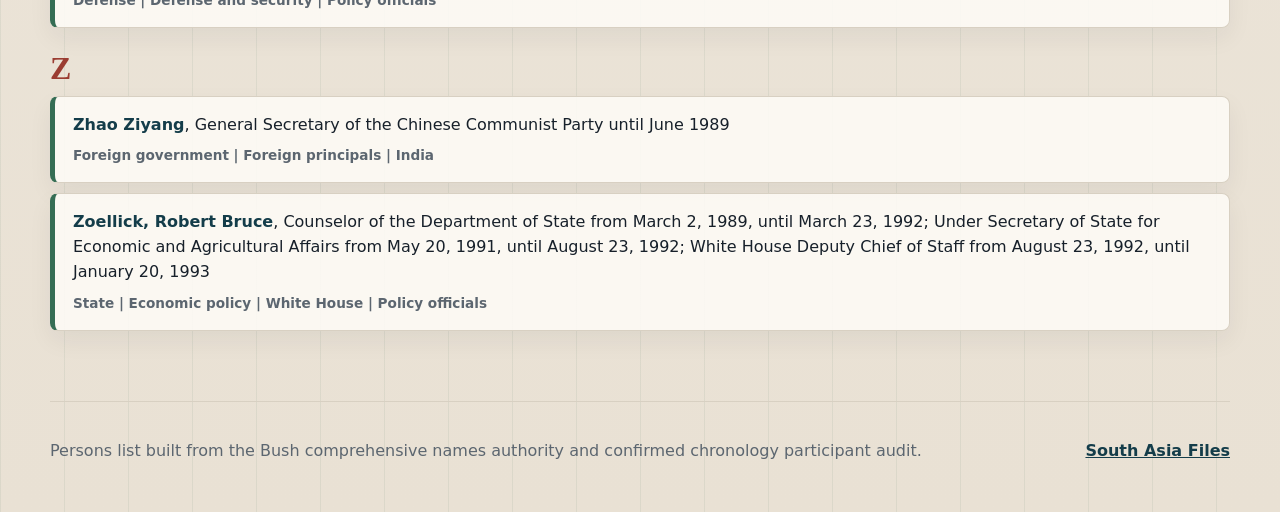
==== commit 903c3e1c: "Add compiler persons authority audit" ====
--- a/persons.html
+++ b/persons.html
@@ -6,7 +6,7 @@
     <title>Persons | Bush 41 South Asia Files</title>
     <meta
       name="description"
-      content="FRUS-style Bush administration persons list for the Bush 41 South Asia files."
+      content="FRUS-style persons authority list for the Bush 41 South Asia files."
     />
     <link rel="stylesheet" href="styles.css" />
   </head>
@@ -36,9 +36,15 @@
           </div>
         </div>
         <p class="lede persons-lede">
-          Bush administration principals and U.S. South Asia-facing officials for
-          the 1989-1992 South Asia record set. Entries are taken from the local
-          Bush comprehensive names authority file and kept in FRUS-style form.
+          Bush administration principals, U.S. South Asia-facing officials, and
+          foreign principals named in the confirmed 1989-1992 South Asia record
+          set. Entries are kept in FRUS-style form for compiler review.
+        </p>
+        <p class="records-intro">
+          Compiler audit:
+          <a href="reports/compiler-persons-authority.md?v=persons-20260601">Persons authority crosswalk</a>
+          and
+          <a href="reports/compiler-persons-authority.csv?v=persons-20260601">CSV</a>.
         </p>
         <p id="persons-build-note" class="records-intro">
           Loading persons authority data...
@@ -84,7 +90,7 @@
     </main>
 
     <footer>
-      <p>Persons list built from the Bush comprehensive names authority.</p>
+      <p>Persons list built from the Bush comprehensive names authority and confirmed chronology participant audit.</p>
       <a href="index.html#top">South Asia Files</a>
     </footer>
 
--- a/styles.css
+++ b/styles.css
@@ -276,6 +276,11 @@
   border-top: 1px solid var(--line);
 }
 
+.records-section {
+  padding-top: clamp(32px, 5vw, 58px);
+  border-top: 0;
+}
+
 .section-heading {
   display: flex;
   align-items: end;
@@ -379,19 +384,39 @@
 
 .chapter-docket,
 .priority-list,
-.lane-list {
+.lane-list,
+.export-list {
   display: grid;
   gap: 10px;
 }
 
 .priority-list {
   margin: 0;
-  padding-left: 22px;
+  padding: 0;
+  list-style: none;
 }
 
 .priority-list li {
+  display: grid;
+  gap: 6px;
+  padding: 12px;
   color: var(--muted);
   line-height: 1.45;
+  background: rgba(20, 61, 74, 0.045);
+  border: 1px solid rgba(20, 61, 74, 0.1);
+  border-radius: 8px;
+}
+
+.priority-type {
+  width: fit-content;
+  padding: 2px 7px;
+  color: var(--red);
+  font-size: 0.68rem;
+  font-weight: 900;
+  letter-spacing: 0;
+  text-transform: uppercase;
+  background: rgba(129, 28, 42, 0.08);
+  border-radius: 999px;
 }
 
 .priority-list button {
@@ -409,9 +434,40 @@
   cursor: pointer;
 }
 
+.priority-detail {
+  color: var(--muted);
+  font-size: 0.88rem;
+}
+
 .priority-list button:hover,
 .priority-list button:focus-visible {
   color: var(--red);
+  outline: none;
+}
+
+.export-list {
+  grid-template-columns: repeat(auto-fit, minmax(130px, 1fr));
+}
+
+.export-list a {
+  display: flex;
+  min-height: 44px;
+  align-items: center;
+  justify-content: center;
+  padding: 0 12px;
+  color: var(--navy);
+  font-weight: 900;
+  text-align: center;
+  text-decoration: none;
+  background: rgba(20, 61, 74, 0.06);
+  border: 1px solid rgba(20, 61, 74, 0.12);
+  border-radius: 8px;
+}
+
+.export-list a:hover,
+.export-list a:focus-visible {
+  color: white;
+  background: var(--navy);
   outline: none;
 }
 
@@ -762,6 +818,7 @@
   border-left: 5px solid var(--green);
   border-radius: 8px;
   box-shadow: 0 12px 28px rgba(28, 37, 47, 0.07);
+  scroll-margin-top: 88px;
 }
 
 .potential-card-header {
@@ -818,6 +875,7 @@
   border-left: 5px solid var(--gold);
   border-radius: 8px;
   box-shadow: 0 12px 28px rgba(28, 37, 47, 0.07);
+  scroll-margin-top: 88px;
 }
 
 .gap-priority-critical,
@@ -1476,6 +1534,7 @@
   .gap-list,
   .metric-list,
   .lane-list,
+  .export-list,
   .browse-root,
   .brief dl,
   .compiler-queues,
